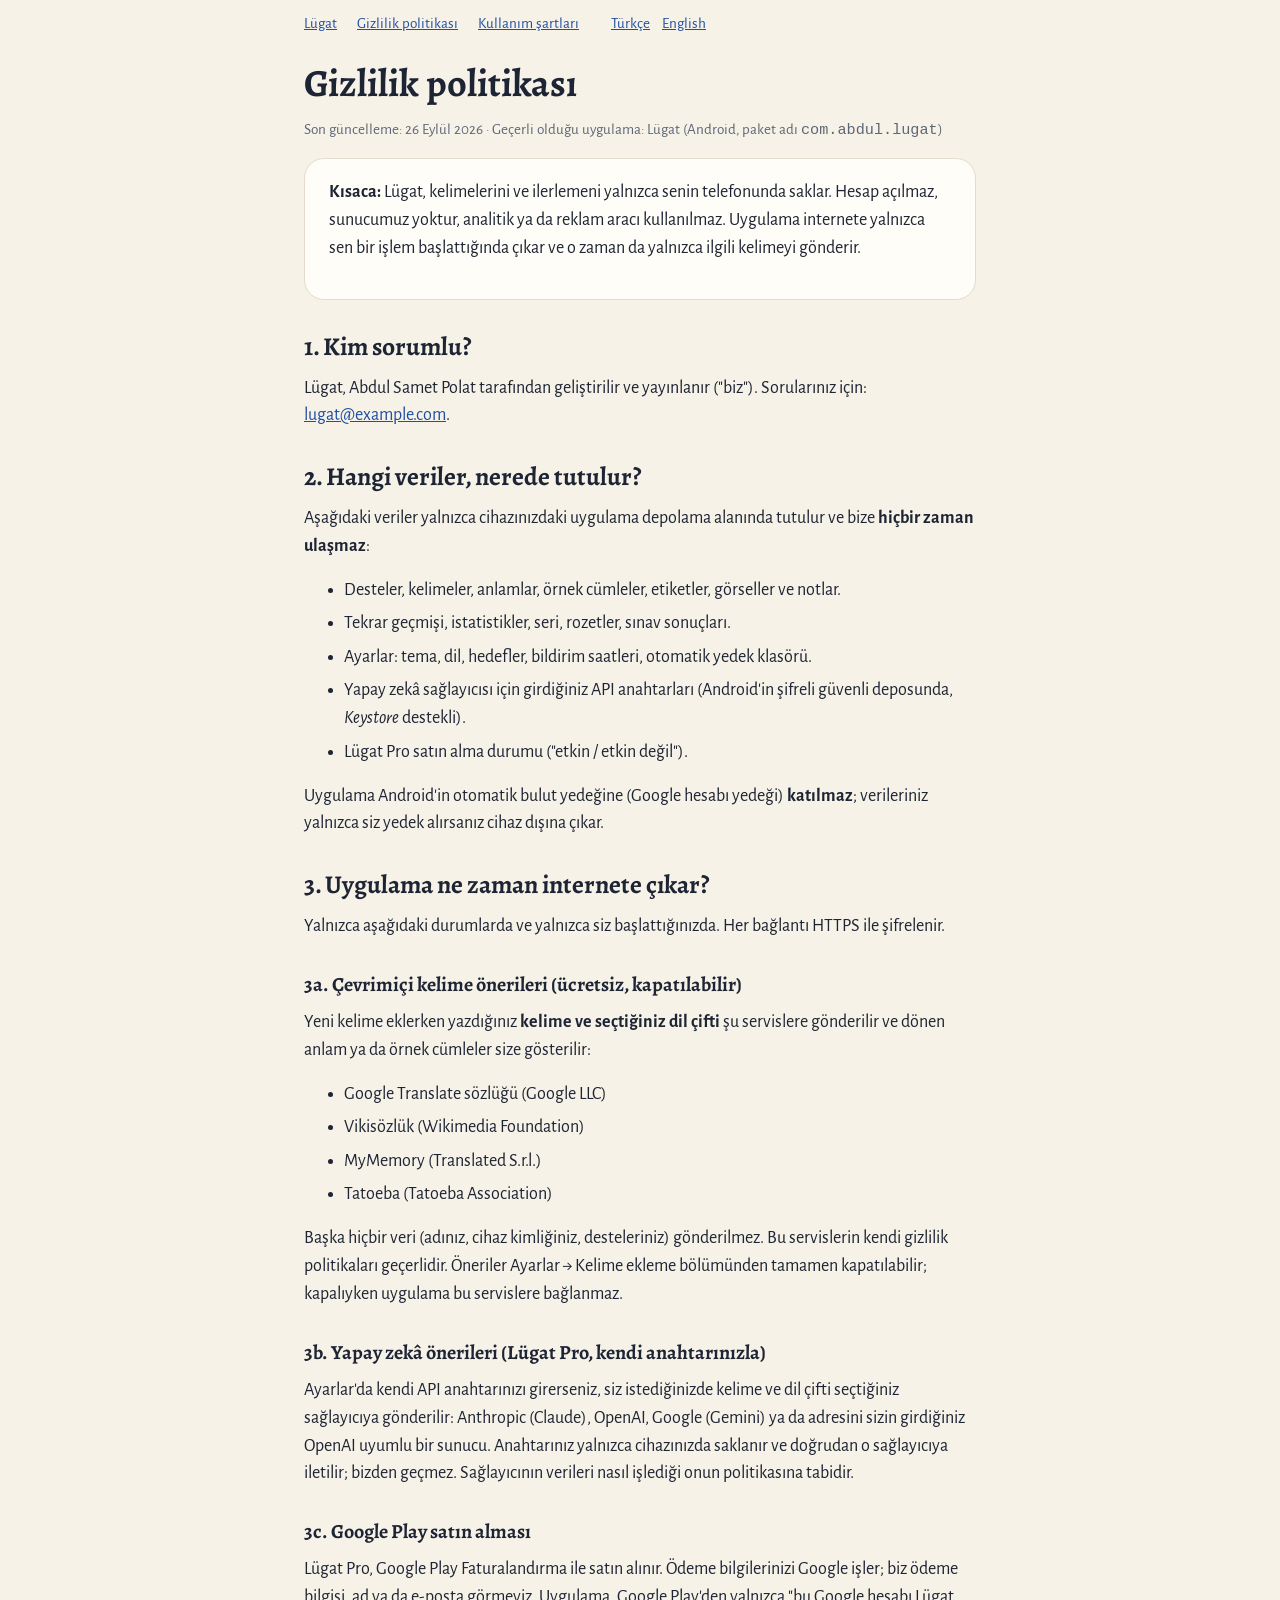
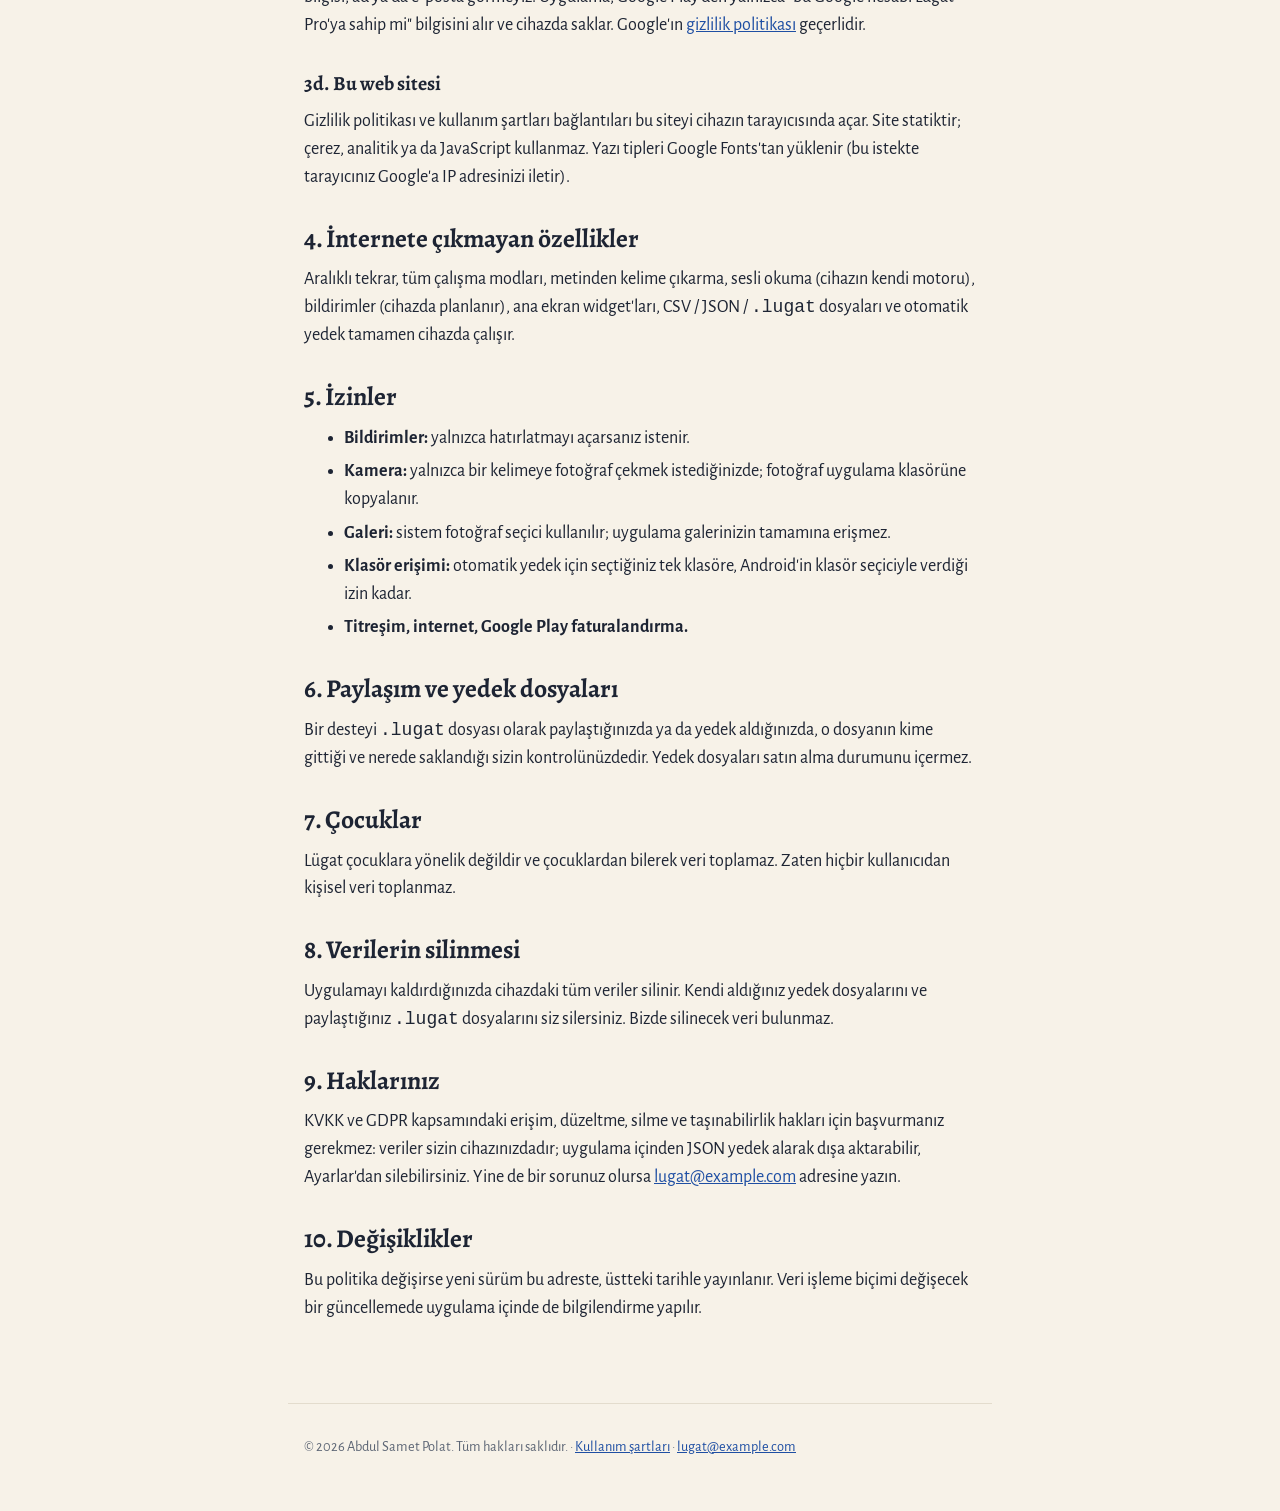
==== privacy.html @ c48282ca "İlk yayın: gizlilik politikası, kullanım şartları, tanıtım" ====
<!DOCTYPE html>
<html lang="tr">
<head>
<meta charset="utf-8">
<meta name="viewport" content="width=device-width, initial-scale=1">
<title>Gizlilik politikası — Lügat</title>
<meta name="description" content="Lügat kelime ezber uygulamasının gizlilik politikası: veriler cihazda tutulur, hesap ve analitik yoktur.">
<link rel="preconnect" href="https://fonts.googleapis.com">
<link rel="stylesheet" href="https://fonts.googleapis.com/css2?family=Alegreya:ital,wght@0,500;0,700;1,400&family=Alegreya+Sans:ital,wght@0,400;0,500;0,700;1,400&display=swap">
<link rel="stylesheet" href="site.css">
</head>
<body>
<nav class="top" aria-label="Sayfalar">
  <a href="index.html">Lügat</a>
  <a href="privacy.html" aria-current="page">Gizlilik politikası</a>
  <a href="terms.html">Kullanım şartları</a>
  <span class="lang"><a href="privacy.html" aria-current="page">Türkçe</a><a href="privacy-en.html">English</a></span>
</nav>
<main>
  <h1>Gizlilik politikası</h1>
  <p class="meta">Son güncelleme: 26 Eylül 2026 · Geçerli olduğu uygulama: Lügat (Android, paket adı <code>com.abdul.lugat</code>)</p>

  <div class="card">
    <p><strong>Kısaca:</strong> Lügat, kelimelerini ve ilerlemeni yalnızca senin telefonunda saklar. Hesap açılmaz, sunucumuz yoktur, analitik ya da reklam aracı kullanılmaz. Uygulama internete yalnızca sen bir işlem başlattığında çıkar ve o zaman da yalnızca ilgili kelimeyi gönderir.</p>
  </div>

  <h2>1. Kim sorumlu?</h2>
  <p>Lügat, Abdul Samet Polat tarafından geliştirilir ve yayınlanır ("biz"). Sorularınız için: <a href="mailto:lugat@example.com">lugat@example.com</a>.</p>

  <h2>2. Hangi veriler, nerede tutulur?</h2>
  <p>Aşağıdaki veriler yalnızca cihazınızdaki uygulama depolama alanında tutulur ve bize <strong>hiçbir zaman ulaşmaz</strong>:</p>
  <ul>
    <li>Desteler, kelimeler, anlamlar, örnek cümleler, etiketler, görseller ve notlar.</li>
    <li>Tekrar geçmişi, istatistikler, seri, rozetler, sınav sonuçları.</li>
    <li>Ayarlar: tema, dil, hedefler, bildirim saatleri, otomatik yedek klasörü.</li>
    <li>Yapay zekâ sağlayıcısı için girdiğiniz API anahtarları (Android'in şifreli güvenli deposunda, <em>Keystore</em> destekli).</li>
    <li>Lügat Pro satın alma durumu ("etkin / etkin değil").</li>
  </ul>
  <p>Uygulama Android'in otomatik bulut yedeğine (Google hesabı yedeği) <strong>katılmaz</strong>; verileriniz yalnızca siz yedek alırsanız cihaz dışına çıkar.</p>

  <h2>3. Uygulama ne zaman internete çıkar?</h2>
  <p>Yalnızca aşağıdaki durumlarda ve yalnızca siz başlattığınızda. Her bağlantı HTTPS ile şifrelenir.</p>

  <h3>3a. Çevrimiçi kelime önerileri (ücretsiz, kapatılabilir)</h3>
  <p>Yeni kelime eklerken yazdığınız <strong>kelime ve seçtiğiniz dil çifti</strong> şu servislere gönderilir ve dönen anlam ya da örnek cümleler size gösterilir:</p>
  <ul>
    <li>Google Translate sözlüğü (Google LLC)</li>
    <li>Vikisözlük (Wikimedia Foundation)</li>
    <li>MyMemory (Translated S.r.l.)</li>
    <li>Tatoeba (Tatoeba Association)</li>
  </ul>
  <p>Başka hiçbir veri (adınız, cihaz kimliğiniz, desteleriniz) gönderilmez. Bu servislerin kendi gizlilik politikaları geçerlidir. Öneriler Ayarlar → Kelime ekleme bölümünden tamamen kapatılabilir; kapalıyken uygulama bu servislere bağlanmaz.</p>

  <h3>3b. Yapay zekâ önerileri (Lügat Pro, kendi anahtarınızla)</h3>
  <p>Ayarlar'da kendi API anahtarınızı girerseniz, siz istediğinizde kelime ve dil çifti seçtiğiniz sağlayıcıya gönderilir: Anthropic (Claude), OpenAI, Google (Gemini) ya da adresini sizin girdiğiniz OpenAI uyumlu bir sunucu. Anahtarınız yalnızca cihazınızda saklanır ve doğrudan o sağlayıcıya iletilir; bizden geçmez. Sağlayıcının verileri nasıl işlediği onun politikasına tabidir.</p>

  <h3>3c. Google Play satın alması</h3>
  <p>Lügat Pro, Google Play Faturalandırma ile satın alınır. Ödeme bilgilerinizi Google işler; biz ödeme bilgisi, ad ya da e-posta görmeyiz. Uygulama, Google Play'den yalnızca "bu Google hesabı Lügat Pro'ya sahip mi" bilgisini alır ve cihazda saklar. Google'ın <a href="https://policies.google.com/privacy">gizlilik politikası</a> geçerlidir.</p>

  <h3>3d. Bu web sitesi</h3>
  <p>Gizlilik politikası ve kullanım şartları bağlantıları bu siteyi cihazın tarayıcısında açar. Site statiktir; çerez, analitik ya da JavaScript kullanmaz. Yazı tipleri Google Fonts'tan yüklenir (bu istekte tarayıcınız Google'a IP adresinizi iletir).</p>

  <h2>4. İnternete çıkmayan özellikler</h2>
  <p>Aralıklı tekrar, tüm çalışma modları, metinden kelime çıkarma, sesli okuma (cihazın kendi motoru), bildirimler (cihazda planlanır), ana ekran widget'ları, CSV / JSON / <code>.lugat</code> dosyaları ve otomatik yedek tamamen cihazda çalışır.</p>

  <h2>5. İzinler</h2>
  <ul>
    <li><strong>Bildirimler:</strong> yalnızca hatırlatmayı açarsanız istenir.</li>
    <li><strong>Kamera:</strong> yalnızca bir kelimeye fotoğraf çekmek istediğinizde; fotoğraf uygulama klasörüne kopyalanır.</li>
    <li><strong>Galeri:</strong> sistem fotoğraf seçici kullanılır; uygulama galerinizin tamamına erişmez.</li>
    <li><strong>Klasör erişimi:</strong> otomatik yedek için seçtiğiniz tek klasöre, Android'in klasör seçiciyle verdiği izin kadar.</li>
    <li><strong>Titreşim, internet, Google Play faturalandırma.</strong></li>
  </ul>

  <h2>6. Paylaşım ve yedek dosyaları</h2>
  <p>Bir desteyi <code>.lugat</code> dosyası olarak paylaştığınızda ya da yedek aldığınızda, o dosyanın kime gittiği ve nerede saklandığı sizin kontrolünüzdedir. Yedek dosyaları satın alma durumunu içermez.</p>

  <h2>7. Çocuklar</h2>
  <p>Lügat çocuklara yönelik değildir ve çocuklardan bilerek veri toplamaz. Zaten hiçbir kullanıcıdan kişisel veri toplanmaz.</p>

  <h2>8. Verilerin silinmesi</h2>
  <p>Uygulamayı kaldırdığınızda cihazdaki tüm veriler silinir. Kendi aldığınız yedek dosyalarını ve paylaştığınız <code>.lugat</code> dosyalarını siz silersiniz. Bizde silinecek veri bulunmaz.</p>

  <h2>9. Haklarınız</h2>
  <p>KVKK ve GDPR kapsamındaki erişim, düzeltme, silme ve taşınabilirlik hakları için başvurmanız gerekmez: veriler sizin cihazınızdadır; uygulama içinden JSON yedek alarak dışa aktarabilir, Ayarlar'dan silebilirsiniz. Yine de bir sorunuz olursa <a href="mailto:lugat@example.com">lugat@example.com</a> adresine yazın.</p>

  <h2>10. Değişiklikler</h2>
  <p>Bu politika değişirse yeni sürüm bu adreste, üstteki tarihle yayınlanır. Veri işleme biçimi değişecek bir güncellemede uygulama içinde de bilgilendirme yapılır.</p>
</main>
<footer>
  © 2026 Abdul Samet Polat. Tüm hakları saklıdır. · <a href="terms.html">Kullanım şartları</a> · <a href="mailto:lugat@example.com">lugat@example.com</a>
</footer>
</body>
</html>
---- site.css ----
/* Lügat — site. Uygulamanın "Çini ve lügat" paleti: kobalt, krem, koyu gece mavisi. JavaScript yok. */
:root {
  --bg: #f7f2e8;
  --surface: #fffdf8;
  --text: #1d2433;
  --muted: #5d6675;
  --accent: #1f4fa3;
  --accent-soft: #dfe7f6;
  --border: #e3dccd;
  --max: 44rem;
}
@media (prefers-color-scheme: dark) {
  :root {
    --bg: #0e1524;
    --surface: #161f33;
    --text: #eef1f7;
    --muted: #a3acbd;
    --accent: #8fb0ee;
    --accent-soft: #1f2e4d;
    --border: #2a3650;
  }
}
* { box-sizing: border-box; }
html { color-scheme: light dark; }
body {
  margin: 0;
  background: var(--bg);
  color: var(--text);
  font-family: 'Alegreya Sans', system-ui, -apple-system, 'Segoe UI', Roboto, sans-serif;
  font-size: 1.125rem;
  line-height: 1.55;
}
h1, h2, h3 {
  font-family: 'Alegreya', Georgia, 'Times New Roman', serif;
  line-height: 1.2;
  margin: 2rem 0 0.75rem;
}
h1 { font-size: 2.4rem; margin-top: 0; }
h2 { font-size: 1.6rem; }
h3 { font-size: 1.25rem; }
p, ul, ol { margin: 0 0 1rem; }
li { margin-bottom: 0.35rem; }
a { color: var(--accent); }
strong { font-weight: 700; }
.hero {
  background: var(--accent);
  color: #fff;
  padding: 3rem 1rem 2.5rem;
}
.hero .inner { max-width: var(--max); margin: 0 auto; }
.hero h1 { color: #fff; }
.hero p { color: rgba(255, 255, 255, 0.85); font-size: 1.2rem; max-width: 34rem; }
.hero .badge {
  display: inline-block;
  margin-top: 1rem;
  padding: 0.6rem 1.1rem;
  border-radius: 999px;
  background: #fff;
  color: var(--accent);
  text-decoration: none;
  font-weight: 700;
}
.hero .badge[aria-disabled='true'] { opacity: 0.7; pointer-events: none; }
main { max-width: var(--max); margin: 0 auto; padding: 1.5rem 1rem 4rem; }
.card {
  background: var(--surface);
  border: 1px solid var(--border);
  border-radius: 20px;
  padding: 1.25rem 1.5rem;
  margin: 1rem 0;
}
.meta { color: var(--muted); font-size: 0.95rem; }
.lang { float: right; font-size: 0.95rem; }
.lang a { margin-left: 0.75rem; }
nav.top {
  max-width: var(--max);
  margin: 0 auto;
  padding: 0.75rem 1rem 0;
  display: flex;
  flex-wrap: wrap;
  gap: 0.25rem 1.25rem;
  font-size: 0.95rem;
}
footer {
  max-width: var(--max);
  margin: 0 auto;
  padding: 2rem 1rem 3rem;
  color: var(--muted);
  font-size: 0.9rem;
  border-top: 1px solid var(--border);
}
table { border-collapse: collapse; width: 100%; margin-bottom: 1rem; font-size: 1rem; }
th, td { text-align: left; vertical-align: top; padding: 0.5rem 0.6rem; border-bottom: 1px solid var(--border); }
th { color: var(--muted); font-weight: 500; }
@media (max-width: 40rem) {
  body { font-size: 1.05rem; }
  h1 { font-size: 2rem; }
  .lang { float: none; display: block; margin-bottom: 0.5rem; }
}
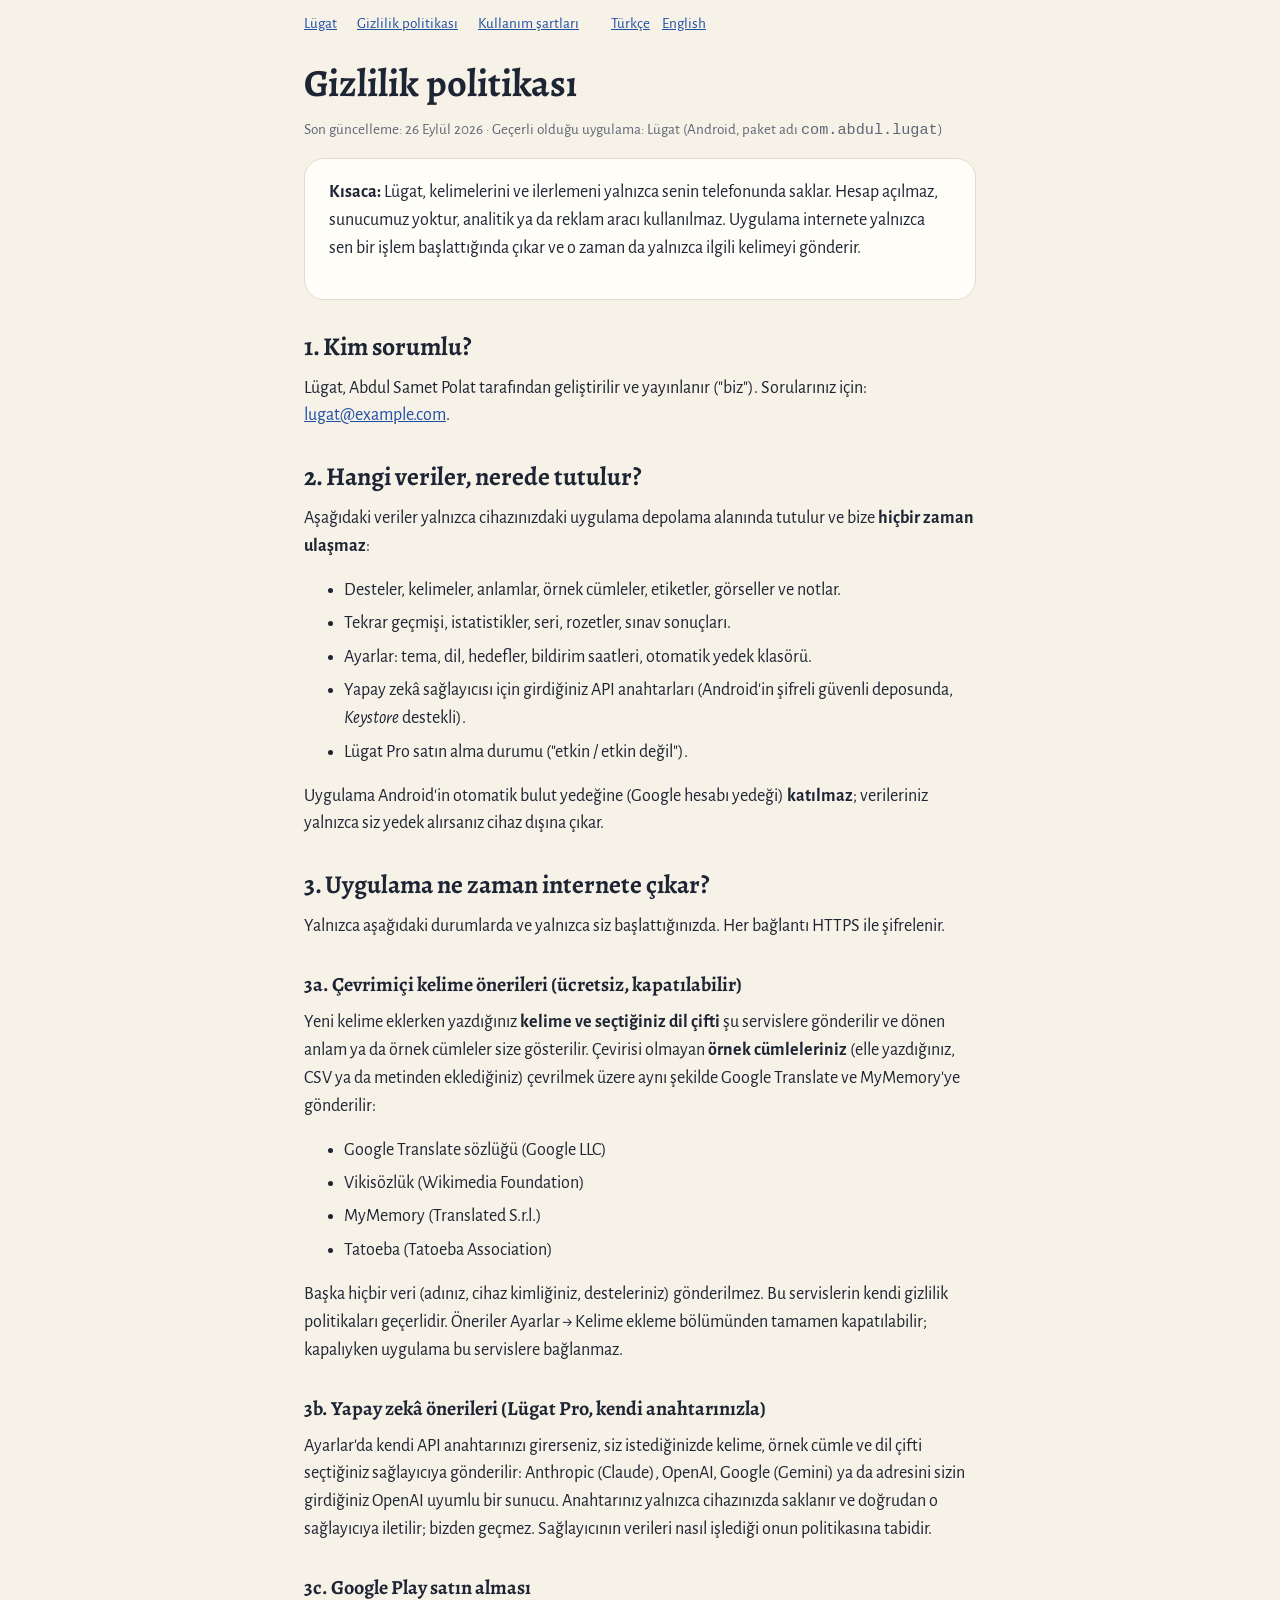
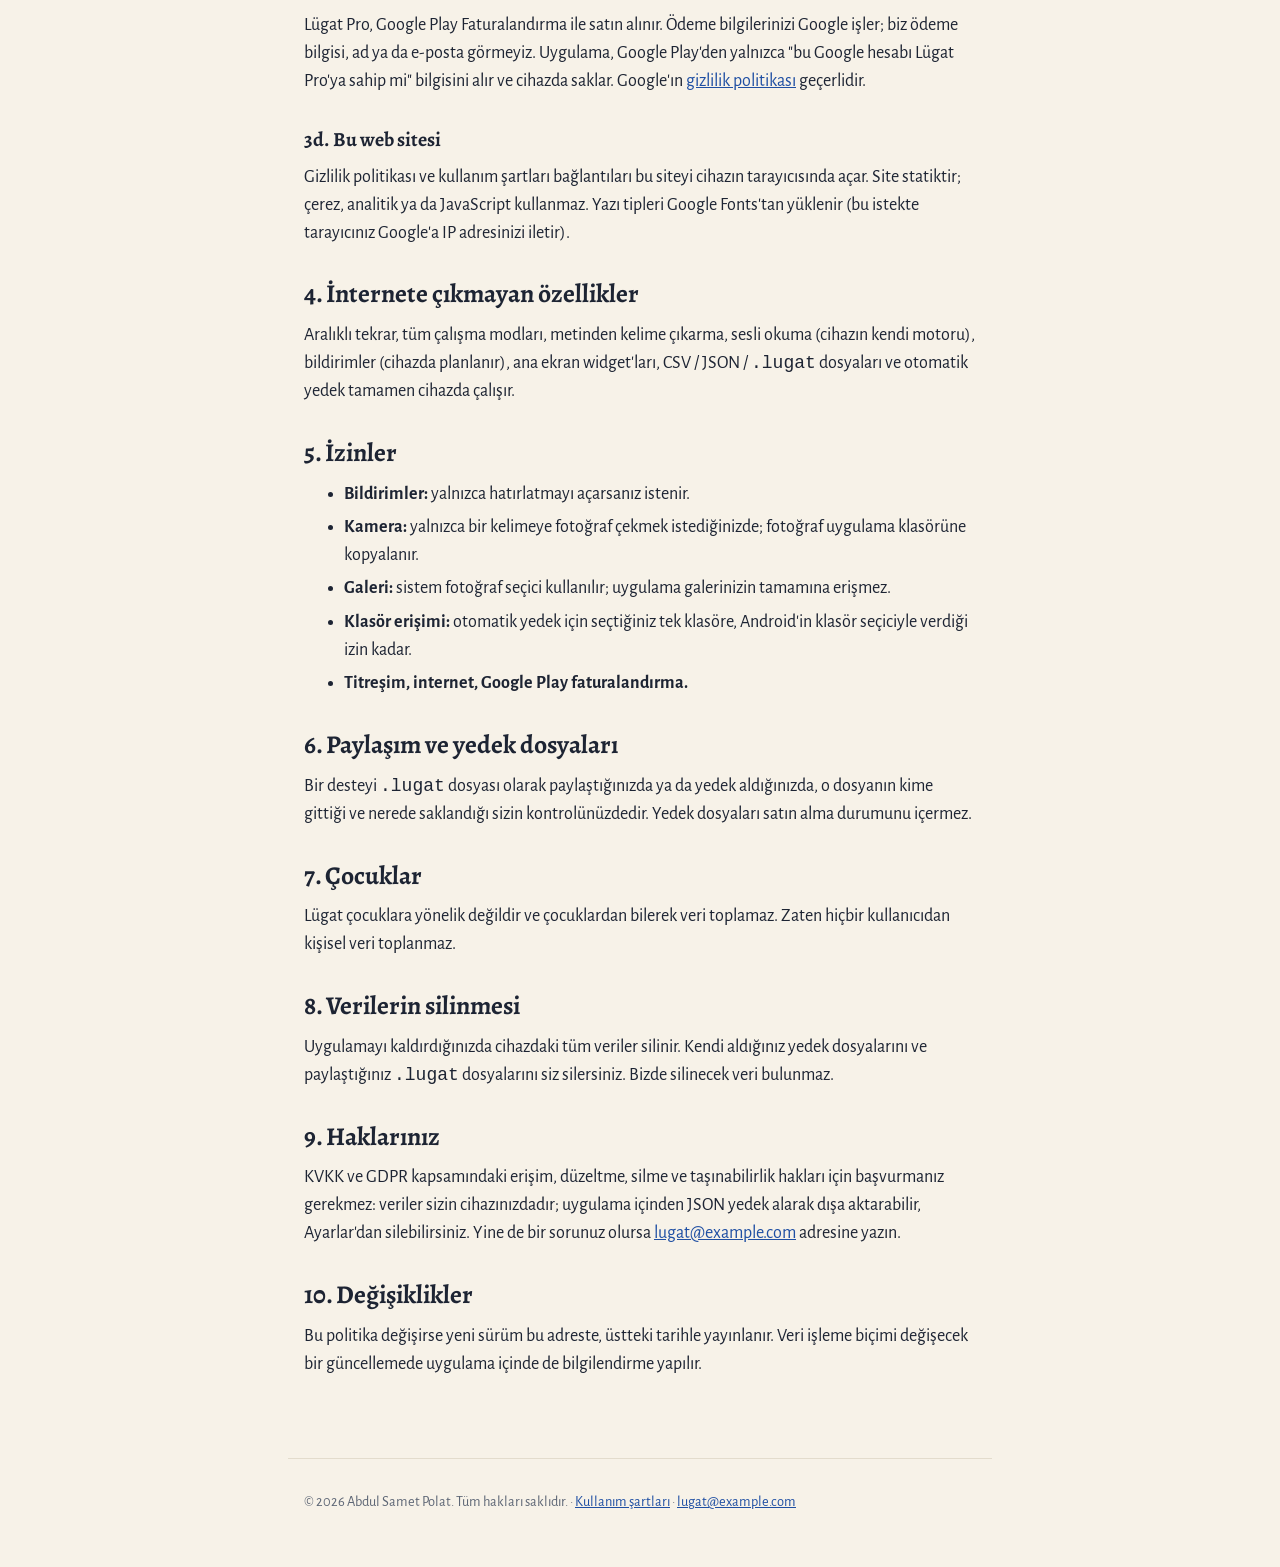
==== commit 33b66886: "Site güncellemesi 2026-10-01" ====
--- a/privacy.html
+++ b/privacy.html
@@ -42,7 +42,7 @@
   <p>Yalnızca aşağıdaki durumlarda ve yalnızca siz başlattığınızda. Her bağlantı HTTPS ile şifrelenir.</p>
 
   <h3>3a. Çevrimiçi kelime önerileri (ücretsiz, kapatılabilir)</h3>
-  <p>Yeni kelime eklerken yazdığınız <strong>kelime ve seçtiğiniz dil çifti</strong> şu servislere gönderilir ve dönen anlam ya da örnek cümleler size gösterilir:</p>
+  <p>Yeni kelime eklerken yazdığınız <strong>kelime ve seçtiğiniz dil çifti</strong> şu servislere gönderilir ve dönen anlam ya da örnek cümleler size gösterilir. Çevirisi olmayan <strong>örnek cümleleriniz</strong> (elle yazdığınız, CSV ya da metinden eklediğiniz) çevrilmek üzere aynı şekilde Google Translate ve MyMemory'ye gönderilir:</p>
   <ul>
     <li>Google Translate sözlüğü (Google LLC)</li>
     <li>Vikisözlük (Wikimedia Foundation)</li>
@@ -52,7 +52,7 @@
   <p>Başka hiçbir veri (adınız, cihaz kimliğiniz, desteleriniz) gönderilmez. Bu servislerin kendi gizlilik politikaları geçerlidir. Öneriler Ayarlar → Kelime ekleme bölümünden tamamen kapatılabilir; kapalıyken uygulama bu servislere bağlanmaz.</p>
 
   <h3>3b. Yapay zekâ önerileri (Lügat Pro, kendi anahtarınızla)</h3>
-  <p>Ayarlar'da kendi API anahtarınızı girerseniz, siz istediğinizde kelime ve dil çifti seçtiğiniz sağlayıcıya gönderilir: Anthropic (Claude), OpenAI, Google (Gemini) ya da adresini sizin girdiğiniz OpenAI uyumlu bir sunucu. Anahtarınız yalnızca cihazınızda saklanır ve doğrudan o sağlayıcıya iletilir; bizden geçmez. Sağlayıcının verileri nasıl işlediği onun politikasına tabidir.</p>
+  <p>Ayarlar'da kendi API anahtarınızı girerseniz, siz istediğinizde kelime, örnek cümle ve dil çifti seçtiğiniz sağlayıcıya gönderilir: Anthropic (Claude), OpenAI, Google (Gemini) ya da adresini sizin girdiğiniz OpenAI uyumlu bir sunucu. Anahtarınız yalnızca cihazınızda saklanır ve doğrudan o sağlayıcıya iletilir; bizden geçmez. Sağlayıcının verileri nasıl işlediği onun politikasına tabidir.</p>
 
   <h3>3c. Google Play satın alması</h3>
   <p>Lügat Pro, Google Play Faturalandırma ile satın alınır. Ödeme bilgilerinizi Google işler; biz ödeme bilgisi, ad ya da e-posta görmeyiz. Uygulama, Google Play'den yalnızca "bu Google hesabı Lügat Pro'ya sahip mi" bilgisini alır ve cihazda saklar. Google'ın <a href="https://policies.google.com/privacy">gizlilik politikası</a> geçerlidir.</p>
